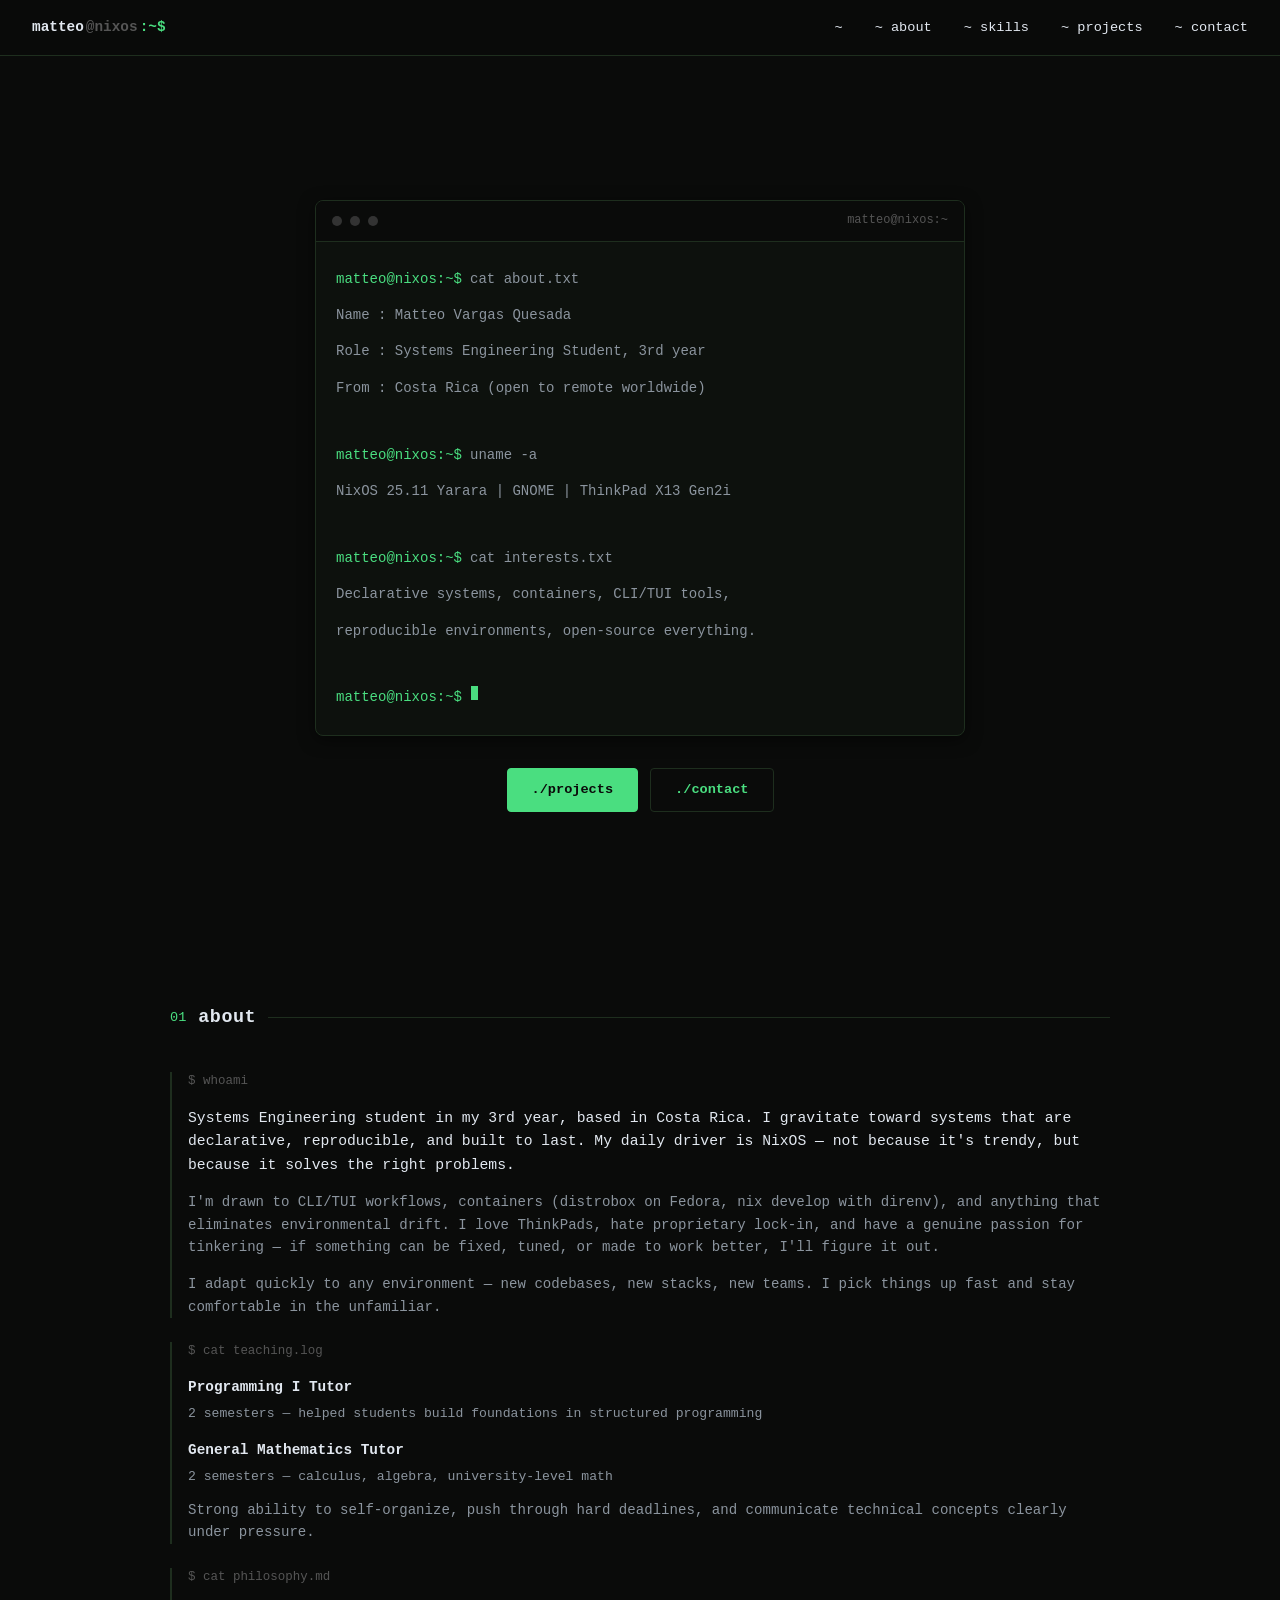
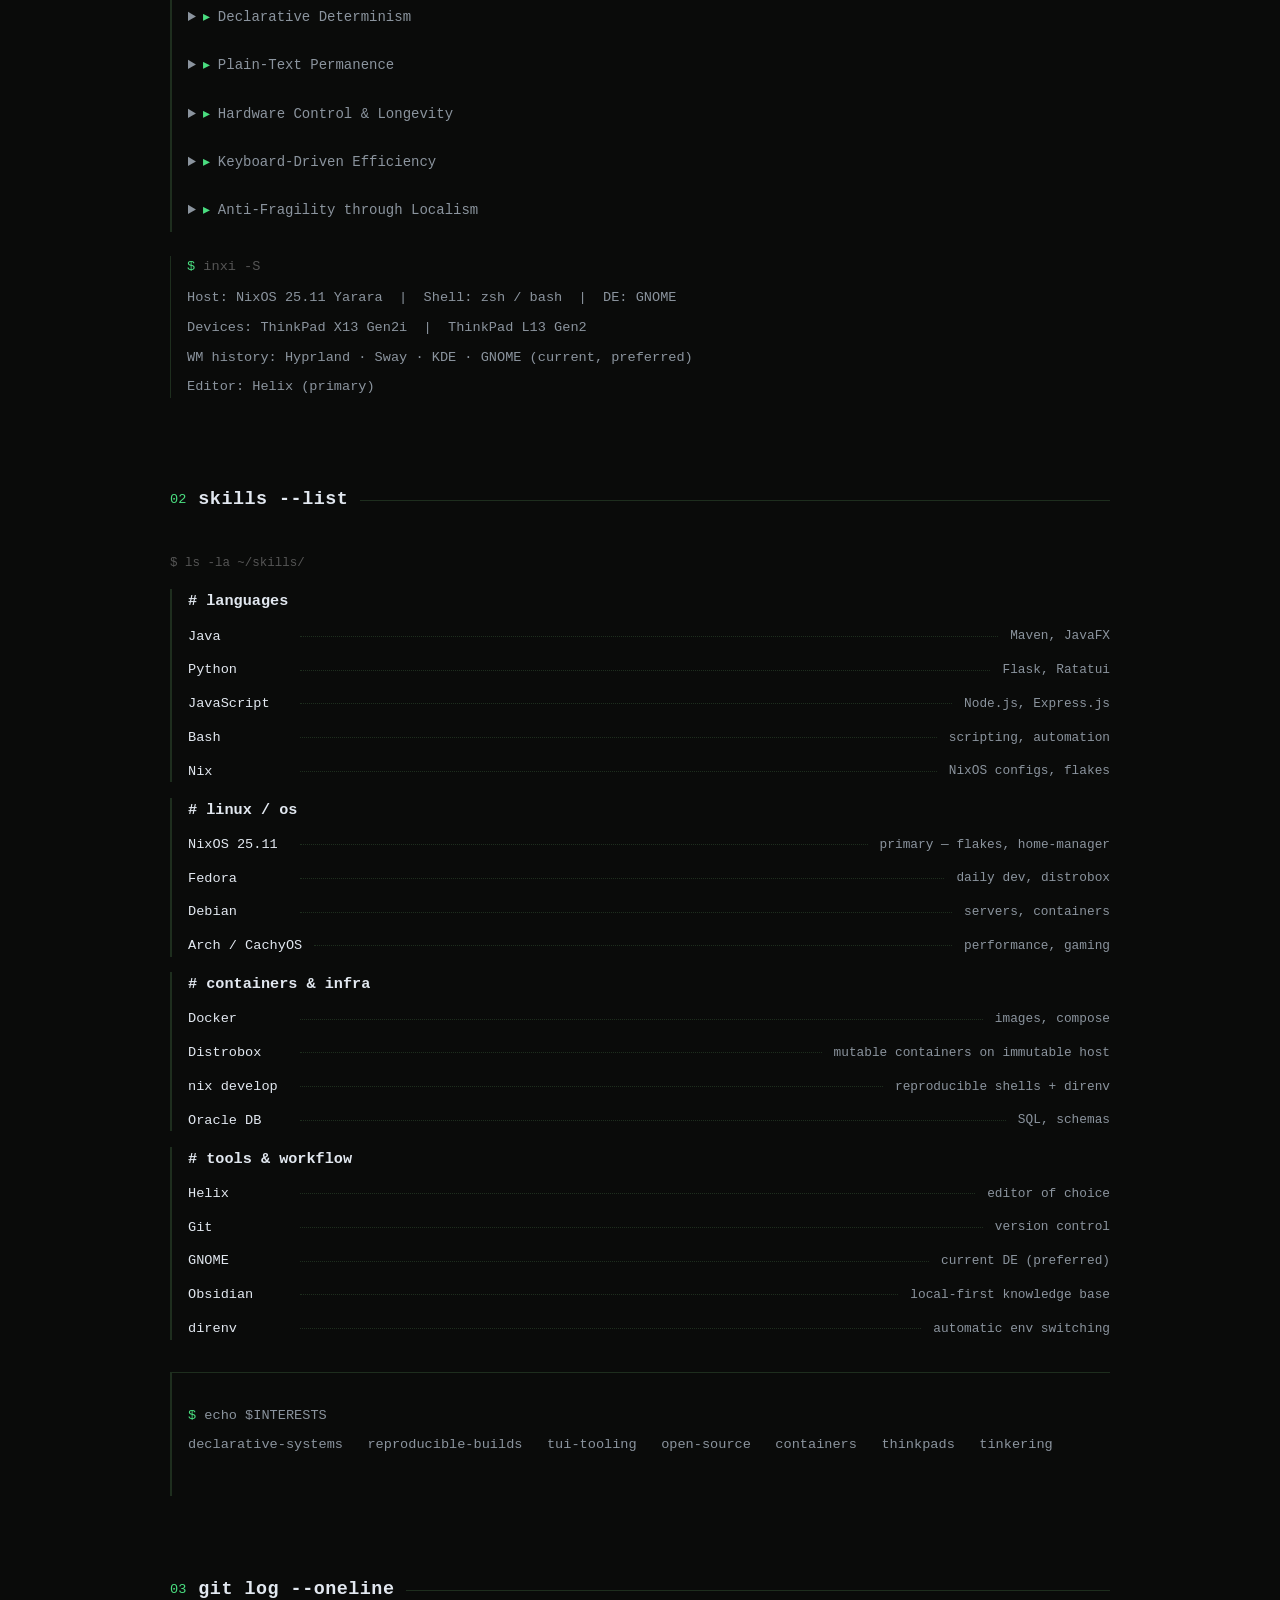
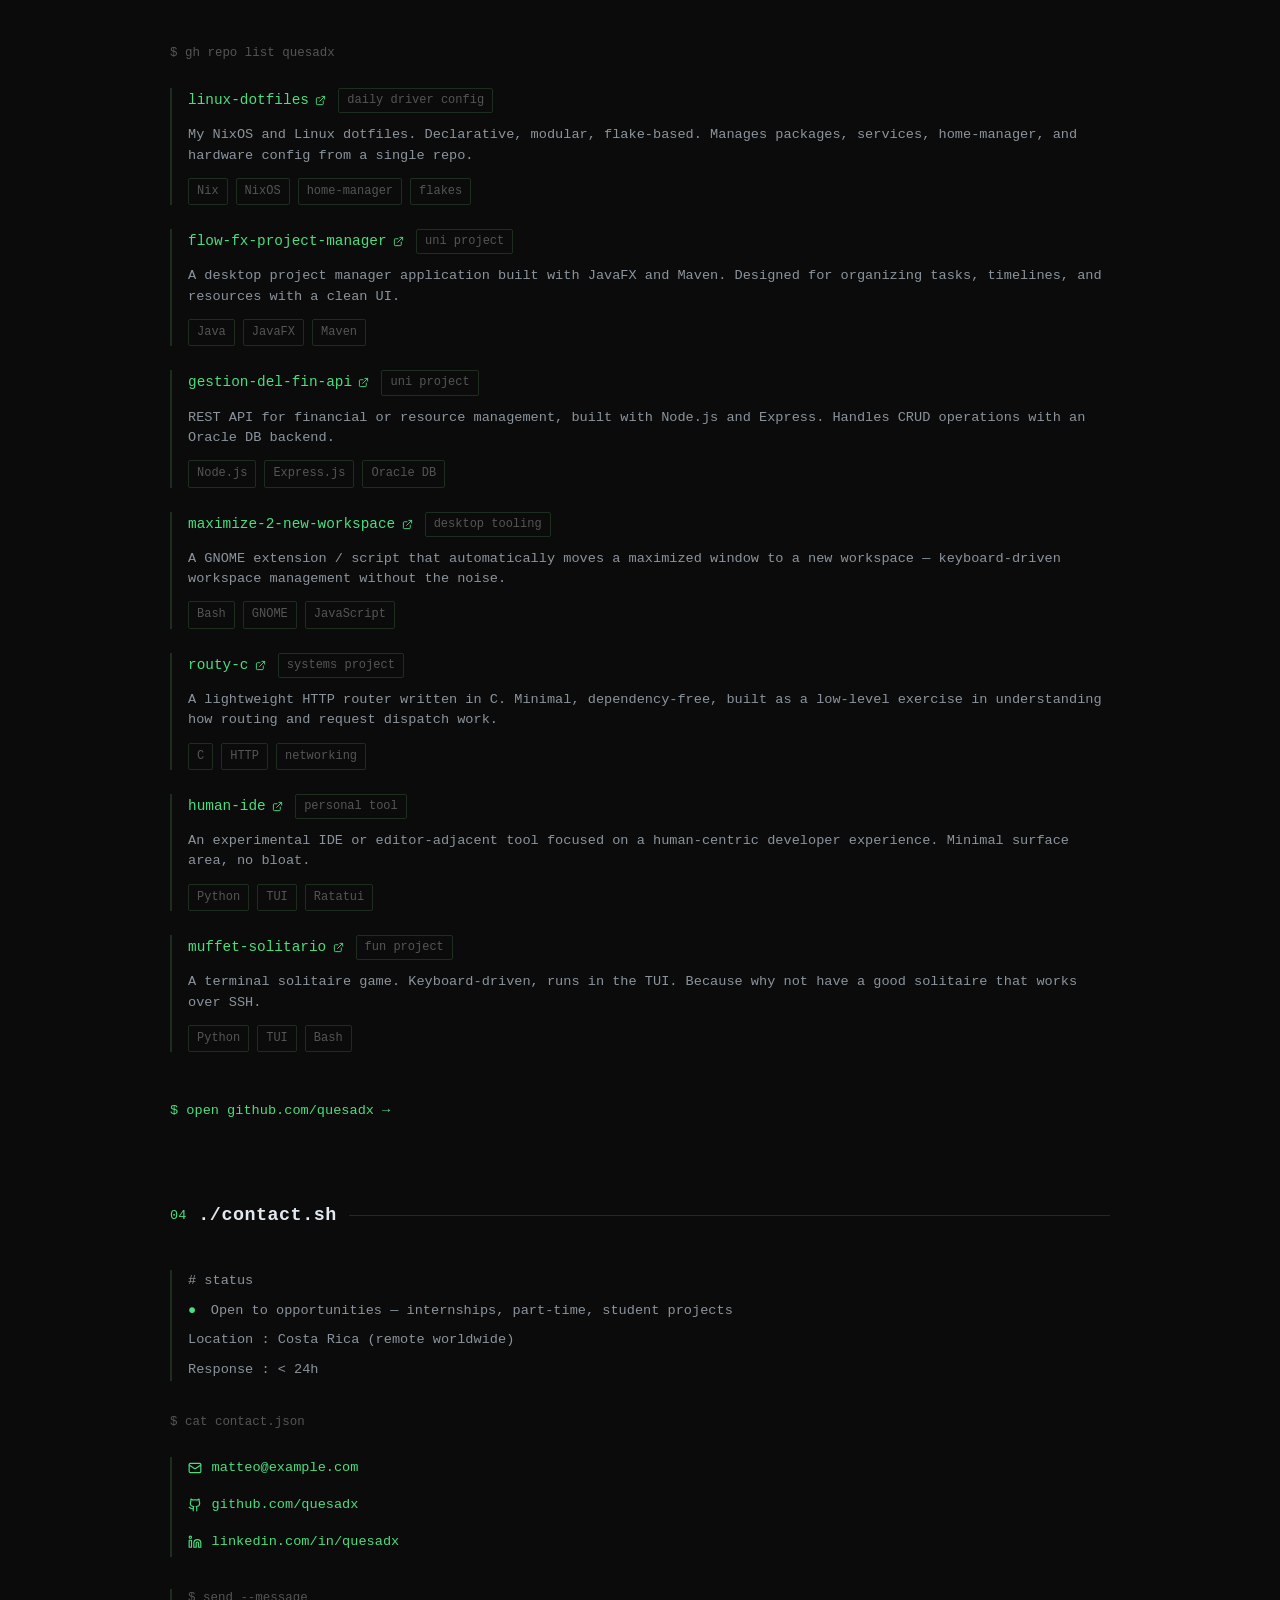
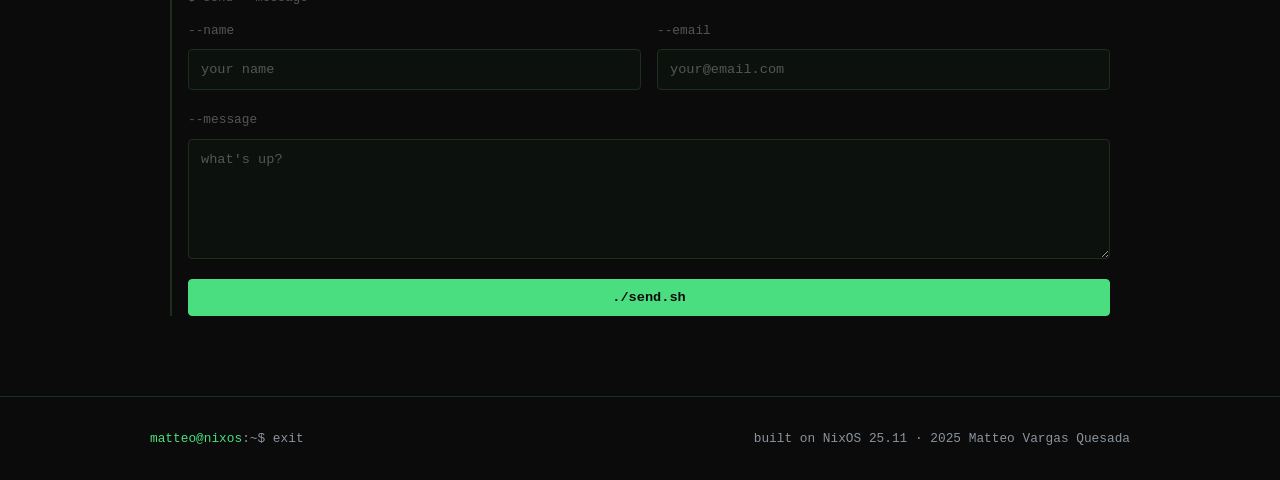
==== docs/index.html @ c25f4ae4 "chore: rename portfolio/ into docs/" ====
<!doctype html>
<!--
  SEMANTIC HTML INDEX

  <section>
    Container for major page sections. Groups related content into logical
    areas (hero, about, skills, projects, contact). Each section is typically
    1 of 4-5 major page divisions.

  <header>
    Introductory or navigational content. Used for page header (navbar with
    logo/nav-links) and section headers (section number + title + divider).
    Can appear multiple times.

  <nav>
    Navigation links. Used for main navbar and contact link lists. Defines
    navigational areas of the page.

  <main>
    Main content wrapper. Wraps all primary page content (excluding navbar
    and footer). Semantically marks the page's primary purpose.

  <h1>, <h2>
    Heading hierarchy. h1 = page title (hidden with sr-only). h2 = section
    titles (visible: "about", "skills", "git log --oneline"). Maintains
    document outline.

  <article>
    Self-contained composition. Used for about bio/teaching/philosophy sections
    and project cards. Each article can stand independently.

  <aside>
    Complementary content. Sidebar-like info (about system info, contact status)
    related to but separate from main flow.

  <div>
    Generic container. Non-semantic wrapper for layout groups that don't fit
    other semantic tags (terminal-card, section-inner, skills-grid, etc.).

  <p>
    Paragraph. Text content blocks. Used for terminal output, descriptions,
    comments, and body text.

  <span>
    Inline semantic markup. Used for small, non-block content within text or
    UI elements (green prompt "$", nav logo parts, status dot, terminal cursor).

  <ul>, <li>
    Unordered lists and list items. Used for nav-links, skill-list, project-tags,
    teaching-list, philosophy-list, contact-links, sysinfo-list, and footer info.

  <a>
    Hyperlinks. Navigation targets (nav links, project titles, contact links)
    and external links (GitHub, LinkedIn).

  <details>, <summary>
    Expandable disclosure widget. Used for about philosophy items. <summary>
    shows clickable label, <details> wraps expandable content.

  <form>
    Form container. Wraps contact form with fields and submit button.

  <label>
    Form label. Associates text with form inputs via 'for' attribute.

  <input>, <textarea>
    Form inputs. Text fields (name, email) and text area (message).

  <button>
    Interactive action. Form submit, hero navigation buttons. Can be <button>
    or styled <a> with .btn-primary/.btn-secondary classes.

  <footer>
    Footer section. Page-level footer with exit message and build info.
-->
<html lang="en">
  <head>
    <meta charset="utf-8" />
    <meta name="viewport" content="width=device-width, initial-scale=1.0" />
    <title>Matteo Vargas Quesada</title>

    <!-- Stylesheet -->
    <link rel="stylesheet" href="css/style.css" />
  </head>

  <body>
    <nav id="navbar" role="navigation" aria-label="Main navigation">
      <a href="#hero" class="nav-logo">
        matteo<span class="nav-logo-host">@nixos</span>
        <span class="nav-prompt">:~$</span>
        <span class="sr-only">Home</span>
      </a>

      <ul class="nav-links">
        <li><a href="#hero" aria-label="./home">~</a></li>
        <li><a href="#about" aria-label="./about">~ about</a></li>
        <li><a href="#skills" aria-label="./skills">~ skills</a></li>
        <li><a href="#projects" aria-label="./projects">~ projects</a></li>
        <li><a href="#contact" aria-label="./contact">~ contact</a></li>
      </ul>

      <button
        class="nav-hamburger"
        id="hamburgerBtn"
        aria-label="Menu"
        aria-expanded="false"
      >
        <span></span>
        <span></span>
        <span></span>
      </button>
    </nav>

    <main>
      <section id="hero">
        <h1 class="sr-only">
          Matteo Vargas Quesada – Systems Engineering Portfolio
        </h1>

        <article class="terminal-card">
          <header class="terminal-header">
            <span class="terminal-dot"></span>
            <span class="terminal-dot"></span>
            <span class="terminal-dot"></span>
            <span class="terminal-title">matteo@nixos:~</span>
          </header>

          <div class="terminal-body">
            <p class="terminal-command">
              <span class="terminal-prompt">matteo@nixos:~$</span>
              <span class="terminal-cmd-text">cat about.txt</span>
            </p>
            <p class="terminal-output">Name : Matteo Vargas Quesada</p>
            <p class="terminal-output">
              Role : Systems Engineering Student, 3rd year
            </p>
            <p class="terminal-output">
              From : Costa Rica (open to remote worldwide)
            </p>

            <br />

            <p class="terminal-command">
              <span class="terminal-prompt">matteo@nixos:~$</span>
              <span class="terminal-cmd-text">uname -a</span>
            </p>
            <p class="terminal-output">
              NixOS 25.11 Yarara | GNOME | ThinkPad X13 Gen2i
            </p>

            <br />

            <p class="terminal-command">
              <span class="terminal-prompt">matteo@nixos:~$</span>
              <span class="terminal-cmd-text">cat interests.txt</span>
            </p>
            <p class="terminal-output">
              Declarative systems, containers, CLI/TUI tools,
            </p>
            <p class="terminal-output">
              reproducible environments, open-source everything.
            </p>

            <br />

            <p class="terminal-command">
              <span class="terminal-prompt">matteo@nixos:~$</span>
              <span class="terminal-cursor"></span>
            </p>
          </div>
        </article>

        <div class="hero-buttons">
          <a href="#projects" class="btn-primary">./projects</a>
          <a href="#contact" class="btn-secondary">./contact</a>
        </div>
      </section>

      <section id="about">
        <div class="section-inner">
          <header class="section-header">
            <span class="section-number">01</span>
            <h2 class="section-title">about</h2>
            <div class="section-line"></div>
          </header>

          <article class="about-bio">
            <p class="comment">$ whoami</p>
            <p class="text-bright">
              Systems Engineering student in my 3rd year, based in Costa Rica. I
              gravitate toward systems that are declarative, reproducible, and
              built to last. My daily driver is NixOS — not because it's trendy,
              but because it solves the right problems.
            </p>
            <p class="text-dim">
              I'm drawn to CLI/TUI workflows, containers (distrobox on Fedora,
              nix develop with direnv), and anything that eliminates
              environmental drift. I love ThinkPads, hate proprietary lock-in,
              and have a genuine passion for tinkering — if something can be
              fixed, tuned, or made to work better, I'll figure it out.
            </p>
            <p class="text-dim">
              I adapt quickly to any environment — new codebases, new stacks,
              new teams. I pick things up fast and stay comfortable in the
              unfamiliar.
            </p>
          </article>

          <article class="about-teaching">
            <p class="comment">$ cat teaching.log</p>

            <ul class="teaching-list">
              <li>
                <h3 class="teaching-role">Programming I Tutor</h3>
                <p class="teaching-detail">
                  2 semesters — helped students build foundations in structured
                  programming
                </p>
              </li>
              <li>
                <h3 class="teaching-role">General Mathematics Tutor</h3>
                <p class="teaching-detail">
                  2 semesters — calculus, algebra, university-level math
                </p>
              </li>
            </ul>

            <p class="text-dim teaching-note">
              Strong ability to self-organize, push through hard deadlines, and
              communicate technical concepts clearly under pressure.
            </p>
          </article>

          <article class="about-philosophy">
            <p class="comment">$ cat philosophy.md</p>

            <ul class="philosophy-list">
              <li>
                <details>
                  <summary>
                    <span class="arrow">▸</span>Declarative Determinism
                  </summary>
                  <p>
                    Treat your OS as a mathematical function, not an organic
                    decaying entity. NixOS ensures environments are reproducible
                    and time-resistant — eliminating "it works on my machine"
                    forever.
                  </p>
                </details>
              </li>
              <li>
                <details>
                  <summary>
                    <span class="arrow">▸</span>Plain-Text Permanence
                  </summary>
                  <p>
                    Local, human-readable formats over proprietary cloud silos.
                    Markdown, plain configs, local Obsidian vaults — knowledge
                    that's accessible decades from now with no platform
                    dependency.
                  </p>
                </details>
              </li>
              <li>
                <details>
                  <summary>
                    <span class="arrow">▸</span>Hardware Control &amp; Longevity
                  </summary>
                  <p>
                    ThinkPads for repairability and control. LineageOS for
                    phones. Devices that stay functional through
                    community-driven open-source software, not vendor planned
                    obsolescence.
                  </p>
                </details>
              </li>
              <li>
                <details>
                  <summary>
                    <span class="arrow">▸</span>Keyboard-Driven Efficiency
                  </summary>
                  <p>
                    TUIs and minimalist WMs (Sway, Helix) — tools that get out
                    of the way. Muscle memory, static reliable workflows, zero
                    friction from heavy animations or forced UI churn.
                  </p>
                </details>
              </li>
              <li>
                <details>
                  <summary>
                    <span class="arrow">▸</span>Anti-Fragility through Localism
                  </summary>
                  <p>
                    Minimize external dependencies. Declarative local configs,
                    offline-capable tools, and self-contained environments.
                    Infrastructure immune to internet outages and service
                    shutdowns.
                  </p>
                </details>
              </li>
            </ul>
          </article>

          <aside class="about-sysinfo">
            <p class="sysinfo-command">
              <span class="terminal-prompt">$</span> inxi -S
            </p>
            <ul class="sysinfo-list">
              <li>
                Host: NixOS 25.11 Yarara &nbsp;|&nbsp; Shell: zsh / bash
                &nbsp;|&nbsp; DE: GNOME
              </li>
              <li>
                Devices: ThinkPad X13 Gen2i &nbsp;|&nbsp; ThinkPad L13 Gen2
              </li>
              <li>
                WM history: Hyprland · Sway · KDE · GNOME (current, preferred)
              </li>
              <li>Editor: Helix (primary)</li>
            </ul>
          </aside>
        </div>
      </section>
      <section id="skills">
        <div class="section-inner">
          <header class="section-header">
            <span class="section-number">02</span>
            <h2 class="section-title">skills --list</h2>
            <div class="section-line"></div>
          </header>

          <p class="comment">$ ls -la ~/skills/</p>

          <div class="skills-grid">
            <article class="skill-group">
              <h3 class="skill-group-title"># Languages</h3>
              <ul class="skill-list">
                <li>
                  <span class="skill-name">Java</span>
                  <span class="skill-dots"></span>
                  <span class="skill-detail">Maven, JavaFX</span>
                </li>
                <li>
                  <span class="skill-name">Python</span>
                  <span class="skill-dots"></span>
                  <span class="skill-detail">Flask, Ratatui</span>
                </li>
                <li>
                  <span class="skill-name">JavaScript</span>
                  <span class="skill-dots"></span>
                  <span class="skill-detail">Node.js, Express.js</span>
                </li>
                <li>
                  <span class="skill-name">Bash</span>
                  <span class="skill-dots"></span>
                  <span class="skill-detail">scripting, automation</span>
                </li>
                <li>
                  <span class="skill-name">Nix</span>
                  <span class="skill-dots"></span>
                  <span class="skill-detail">NixOS configs, flakes</span>
                </li>
              </ul>
            </article>

            <article class="skill-group">
              <h3 class="skill-group-title"># Linux / OS</h3>
              <ul class="skill-list">
                <li>
                  <span class="skill-name">NixOS 25.11</span>
                  <span class="skill-dots"></span>
                  <span class="skill-detail"
                    >primary — flakes, home-manager</span
                  >
                </li>
                <li>
                  <span class="skill-name">Fedora</span>
                  <span class="skill-dots"></span>
                  <span class="skill-detail">daily dev, distrobox</span>
                </li>
                <li>
                  <span class="skill-name">Debian</span>
                  <span class="skill-dots"></span>
                  <span class="skill-detail">servers, containers</span>
                </li>
                <li>
                  <span class="skill-name">Arch / CachyOS</span>
                  <span class="skill-dots"></span>
                  <span class="skill-detail">performance, gaming</span>
                </li>
              </ul>
            </article>

            <article class="skill-group">
              <h3 class="skill-group-title"># Containers &amp; Infra</h3>
              <ul class="skill-list">
                <li>
                  <span class="skill-name">Docker</span>
                  <span class="skill-dots"></span>
                  <span class="skill-detail">images, compose</span>
                </li>
                <li>
                  <span class="skill-name">Distrobox</span>
                  <span class="skill-dots"></span>
                  <span class="skill-detail"
                    >mutable containers on immutable host</span
                  >
                </li>
                <li>
                  <span class="skill-name">nix develop</span>
                  <span class="skill-dots"></span>
                  <span class="skill-detail">reproducible shells + direnv</span>
                </li>
                <li>
                  <span class="skill-name">Oracle DB</span>
                  <span class="skill-dots"></span>
                  <span class="skill-detail">SQL, schemas</span>
                </li>
              </ul>
            </article>

            <article class="skill-group">
              <h3 class="skill-group-title"># Tools &amp; Workflow</h3>
              <ul class="skill-list">
                <li>
                  <span class="skill-name">Helix</span>
                  <span class="skill-dots"></span>
                  <span class="skill-detail">editor of choice</span>
                </li>
                <li>
                  <span class="skill-name">Git</span>
                  <span class="skill-dots"></span>
                  <span class="skill-detail">version control</span>
                </li>
                <li>
                  <span class="skill-name">GNOME</span>
                  <span class="skill-dots"></span>
                  <span class="skill-detail">current DE (preferred)</span>
                </li>
                <li>
                  <span class="skill-name">Obsidian</span>
                  <span class="skill-dots"></span>
                  <span class="skill-detail">local-first knowledge base</span>
                </li>
                <li>
                  <span class="skill-name">direnv</span>
                  <span class="skill-dots"></span>
                  <span class="skill-detail">automatic env switching</span>
                </li>
              </ul>
            </article>
          </div>

          <footer class="skills-footer">
            <p><span class="terminal-prompt">$</span> echo $INTERESTS</p>
            <p class="skills-interests">
              declarative-systems &nbsp; reproducible-builds &nbsp; tui-tooling
              &nbsp; open-source &nbsp; containers &nbsp; thinkpads &nbsp;
              tinkering
            </p>
          </footer>
        </div>
      </section>
      <section id="projects">
        <div class="section-inner">
          <header class="section-header">
            <span class="section-number">03</span>
            <h2 class="section-title">git log --oneline</h2>
            <div class="section-line"></div>
          </header>

          <p class="comment">$ gh repo list quesadx</p>

          <ul class="project-list">
            <li class="project-card">
              <header class="project-card-header">
                <a
                  href="https://github.com/quesadx/linux-dotfiles"
                  target="_blank"
                  rel="noopener noreferrer"
                  class="project-title"
                >
                  linux-dotfiles
                  <svg
                    xmlns="http://www.w3.org/2000/svg"
                    width="11"
                    height="11"
                    viewBox="0 0 24 24"
                    fill="none"
                    stroke="currentColor"
                    stroke-width="2"
                    stroke-linecap="round"
                    stroke-linejoin="round"
                  >
                    <path d="M15 3h6v6" />
                    <path d="M10 14 21 3" />
                    <path
                      d="M18 13v6a2 2 0 0 1-2 2H5a2 2 0 0 1-2-2V8a2 2 0 0 1 2-2h6"
                    />
                  </svg>
                </a>
                <span class="project-badge">daily driver config</span>
              </header>
              <p class="project-desc">
                My NixOS and Linux dotfiles. Declarative, modular, flake-based.
                Manages packages, services, home-manager, and hardware config
                from a single repo.
              </p>
              <ul class="project-tags">
                <li>Nix</li>
                <li>NixOS</li>
                <li>home-manager</li>
                <li>flakes</li>
              </ul>
            </li>

            <li class="project-card">
              <header class="project-card-header">
                <a
                  href="https://github.com/quesadx/flow-fx-project-manager"
                  target="_blank"
                  rel="noopener noreferrer"
                  class="project-title"
                >
                  flow-fx-project-manager
                  <svg
                    xmlns="http://www.w3.org/2000/svg"
                    width="11"
                    height="11"
                    viewBox="0 0 24 24"
                    fill="none"
                    stroke="currentColor"
                    stroke-width="2"
                    stroke-linecap="round"
                    stroke-linejoin="round"
                  >
                    <path d="M15 3h6v6" />
                    <path d="M10 14 21 3" />
                    <path
                      d="M18 13v6a2 2 0 0 1-2 2H5a2 2 0 0 1-2-2V8a2 2 0 0 1 2-2h6"
                    />
                  </svg>
                </a>
                <span class="project-badge">uni project</span>
              </header>
              <p class="project-desc">
                A desktop project manager application built with JavaFX and
                Maven. Designed for organizing tasks, timelines, and resources
                with a clean UI.
              </p>
              <ul class="project-tags">
                <li>Java</li>
                <li>JavaFX</li>
                <li>Maven</li>
              </ul>
            </li>

            <li class="project-card">
              <header class="project-card-header">
                <a
                  href="https://github.com/quesadx/gestion-del-fin-api"
                  target="_blank"
                  rel="noopener noreferrer"
                  class="project-title"
                >
                  gestion-del-fin-api
                  <svg
                    xmlns="http://www.w3.org/2000/svg"
                    width="11"
                    height="11"
                    viewBox="0 0 24 24"
                    fill="none"
                    stroke="currentColor"
                    stroke-width="2"
                    stroke-linecap="round"
                    stroke-linejoin="round"
                  >
                    <path d="M15 3h6v6" />
                    <path d="M10 14 21 3" />
                    <path
                      d="M18 13v6a2 2 0 0 1-2 2H5a2 2 0 0 1-2-2V8a2 2 0 0 1 2-2h6"
                    />
                  </svg>
                </a>
                <span class="project-badge">uni project</span>
              </header>
              <p class="project-desc">
                REST API for financial or resource management, built with
                Node.js and Express. Handles CRUD operations with an Oracle DB
                backend.
              </p>
              <ul class="project-tags">
                <li>Node.js</li>
                <li>Express.js</li>
                <li>Oracle DB</li>
              </ul>
            </li>

            <li class="project-card">
              <header class="project-card-header">
                <a
                  href="https://github.com/quesadx/maximize-2-new-workspace"
                  target="_blank"
                  rel="noopener noreferrer"
                  class="project-title"
                >
                  maximize-2-new-workspace
                  <svg
                    xmlns="http://www.w3.org/2000/svg"
                    width="11"
                    height="11"
                    viewBox="0 0 24 24"
                    fill="none"
                    stroke="currentColor"
                    stroke-width="2"
                    stroke-linecap="round"
                    stroke-linejoin="round"
                  >
                    <path d="M15 3h6v6" />
                    <path d="M10 14 21 3" />
                    <path
                      d="M18 13v6a2 2 0 0 1-2 2H5a2 2 0 0 1-2-2V8a2 2 0 0 1 2-2h6"
                    />
                  </svg>
                </a>
                <span class="project-badge">desktop tooling</span>
              </header>
              <p class="project-desc">
                A GNOME extension / script that automatically moves a maximized
                window to a new workspace — keyboard-driven workspace management
                without the noise.
              </p>
              <ul class="project-tags">
                <li>Bash</li>
                <li>GNOME</li>
                <li>JavaScript</li>
              </ul>
            </li>

            <li class="project-card">
              <header class="project-card-header">
                <a
                  href="https://github.com/quesadx/routy-c"
                  target="_blank"
                  rel="noopener noreferrer"
                  class="project-title"
                >
                  routy-c
                  <svg
                    xmlns="http://www.w3.org/2000/svg"
                    width="11"
                    height="11"
                    viewBox="0 0 24 24"
                    fill="none"
                    stroke="currentColor"
                    stroke-width="2"
                    stroke-linecap="round"
                    stroke-linejoin="round"
                  >
                    <path d="M15 3h6v6" />
                    <path d="M10 14 21 3" />
                    <path
                      d="M18 13v6a2 2 0 0 1-2 2H5a2 2 0 0 1-2-2V8a2 2 0 0 1 2-2h6"
                    />
                  </svg>
                </a>
                <span class="project-badge">systems project</span>
              </header>
              <p class="project-desc">
                A lightweight HTTP router written in C. Minimal,
                dependency-free, built as a low-level exercise in understanding
                how routing and request dispatch work.
              </p>
              <ul class="project-tags">
                <li>C</li>
                <li>HTTP</li>
                <li>networking</li>
              </ul>
            </li>

            <li class="project-card">
              <header class="project-card-header">
                <a
                  href="https://github.com/quesadx/human-ide"
                  target="_blank"
                  rel="noopener noreferrer"
                  class="project-title"
                >
                  human-ide
                  <svg
                    xmlns="http://www.w3.org/2000/svg"
                    width="11"
                    height="11"
                    viewBox="0 0 24 24"
                    fill="none"
                    stroke="currentColor"
                    stroke-width="2"
                    stroke-linecap="round"
                    stroke-linejoin="round"
                  >
                    <path d="M15 3h6v6" />
                    <path d="M10 14 21 3" />
                    <path
                      d="M18 13v6a2 2 0 0 1-2 2H5a2 2 0 0 1-2-2V8a2 2 0 0 1 2-2h6"
                    />
                  </svg>
                </a>
                <span class="project-badge">personal tool</span>
              </header>
              <p class="project-desc">
                An experimental IDE or editor-adjacent tool focused on a
                human-centric developer experience. Minimal surface area, no
                bloat.
              </p>
              <ul class="project-tags">
                <li>Python</li>
                <li>TUI</li>
                <li>Ratatui</li>
              </ul>
            </li>

            <li class="project-card">
              <header class="project-card-header">
                <a
                  href="https://github.com/quesadx/muffet-solitario"
                  target="_blank"
                  rel="noopener noreferrer"
                  class="project-title"
                >
                  muffet-solitario
                  <svg
                    xmlns="http://www.w3.org/2000/svg"
                    width="11"
                    height="11"
                    viewBox="0 0 24 24"
                    fill="none"
                    stroke="currentColor"
                    stroke-width="2"
                    stroke-linecap="round"
                    stroke-linejoin="round"
                  >
                    <path d="M15 3h6v6" />
                    <path d="M10 14 21 3" />
                    <path
                      d="M18 13v6a2 2 0 0 1-2 2H5a2 2 0 0 1-2-2V8a2 2 0 0 1 2-2h6"
                    />
                  </svg>
                </a>
                <span class="project-badge">fun project</span>
              </header>
              <p class="project-desc">
                A terminal solitaire game. Keyboard-driven, runs in the TUI.
                Because why not have a good solitaire that works over SSH.
              </p>
              <ul class="project-tags">
                <li>Python</li>
                <li>TUI</li>
                <li>Bash</li>
              </ul>
            </li>
          </ul>

          <a
            href="https://github.com/quesadx"
            target="_blank"
            rel="noopener noreferrer"
            class="projects-github-link"
          >
            <span class="terminal-prompt">$</span> open github.com/quesadx →
          </a>
        </div>
      </section>
      <section id="contact">
        <div class="section-inner">
          <header class="section-header">
            <span class="section-number">04</span>
            <h2 class="section-title">./contact.sh</h2>
            <div class="section-line"></div>
          </header>

          <aside class="contact-status">
            <p class="comment"># status</p>
            <p class="status-open">
              <span class="status-dot">●</span> Open to opportunities —
              internships, part-time, student projects
            </p>
            <p class="status-detail">
              Location : Costa Rica (remote worldwide)
            </p>
            <p class="status-detail">Response : &lt; 24h</p>
          </aside>

          <nav aria-label="Contact links">
            <p class="comment">$ cat contact.json</p>
            <ul class="contact-links">
              <li>
                <a href="mailto:matteo@example.com" class="contact-link">
                  <svg
                    xmlns="http://www.w3.org/2000/svg"
                    width="14"
                    height="14"
                    viewBox="0 0 24 24"
                    fill="none"
                    stroke="currentColor"
                    stroke-width="2"
                    stroke-linecap="round"
                    stroke-linejoin="round"
                  >
                    <rect width="20" height="16" x="2" y="4" rx="2" />
                    <path d="m22 7-8.97 5.7a1.94 1.94 0 0 1-2.06 0L2 7" />
                  </svg>
                  <span>matteo@example.com</span>
                </a>
              </li>
              <li>
                <a
                  href="https://github.com/quesadx"
                  target="_blank"
                  rel="noopener noreferrer"
                  class="contact-link"
                >
                  <svg
                    xmlns="http://www.w3.org/2000/svg"
                    width="14"
                    height="14"
                    viewBox="0 0 24 24"
                    fill="none"
                    stroke="currentColor"
                    stroke-width="2"
                    stroke-linecap="round"
                    stroke-linejoin="round"
                  >
                    <path
                      d="M15 22v-4a4.8 4.8 0 0 0-1-3.5c3 0 6-2 6-5.5.08-1.25-.27-2.48-1-3.5.28-1.15.28-2.35 0-3.5 0 0-1 0-3 1.5-2.64-.5-5.36-.5-8 0C6 2 5 2 5 2c-.3 1.15-.3 2.35 0 3.5A5.403 5.403 0 0 0 4 9c0 3.5 3 5.5 6 5.5-.39.49-.68 1.05-.85 1.65-.17.6-.22 1.23-.15 1.85v4"
                    />
                    <path d="M9 18c-4.51 2-5-2-7-2" />
                  </svg>
                  <span>github.com/quesadx</span>
                </a>
              </li>
              <li>
                <a
                  href="https://linkedin.com/in/quesadx"
                  target="_blank"
                  rel="noopener noreferrer"
                  class="contact-link"
                >
                  <svg
                    xmlns="http://www.w3.org/2000/svg"
                    width="14"
                    height="14"
                    viewBox="0 0 24 24"
                    fill="none"
                    stroke="currentColor"
                    stroke-width="2"
                    stroke-linecap="round"
                    stroke-linejoin="round"
                  >
                    <path
                      d="M16 8a6 6 0 0 1 6 6v7h-4v-7a2 2 0 0 0-2-2 2 2 0 0 0-2 2v7h-4v-7a6 6 0 0 1 6-6z"
                    />
                    <rect width="4" height="12" x="2" y="9" />
                    <circle cx="4" cy="4" r="2" />
                  </svg>
                  <span>linkedin.com/in/quesadx</span>
                </a>
              </li>
            </ul>
          </nav>

          <div class="contact-form-wrap">
            <p class="comment">$ send --message</p>
            <form class="contact-form" action="#" method="post">
              <div class="form-row">
                <div class="form-group">
                  <label for="contact-name">--name</label>
                  <input
                    type="text"
                    id="contact-name"
                    name="name"
                    placeholder="your name"
                    required
                  />
                </div>
                <div class="form-group">
                  <label for="contact-email">--email</label>
                  <input
                    type="email"
                    id="contact-email"
                    name="email"
                    placeholder="your@email.com"
                    required
                  />
                </div>
              </div>

              <div class="form-group">
                <label for="contact-message">--message</label>
                <textarea
                  id="contact-message"
                  name="message"
                  rows="5"
                  placeholder="what's up?"
                  required
                ></textarea>
              </div>

              <button type="submit" class="btn-primary">./send.sh</button>
            </form>
          </div>
        </div>
      </section>

      <footer>
        <div class="footer-inner">
          <span class="footer-left"
            ><span class="terminal-prompt">matteo@nixos</span>:~$ exit</span
          >
          <span class="footer-right"
            >built on NixOS 25.11 · 2025 Matteo Vargas Quesada</span
          >
        </div>
      </footer>
    </main>
  </body>
</html>
---- docs/css/style.css ----
/* ===== CSS VARIABLES ===== */
:root {
  --bg-dark:    #0a0b0a;
  --bg-card:    #0d110d;
  --green:      #4ade80;
  --text-main:  #e2e8f0;
  --text-dim:   #8b949e;
  --text-muted: #555555;
  --border:     #1e2e1e;
  --font:       monospace;
}

/* ===== RESET & BASE ===== */
* {
  box-sizing: border-box;
}

html, body {
  margin: 0;
  padding: 0;
}

body {
  background-color: var(--bg-dark);
  color: var(--text-main);
  font-family: var(--font);
  font-size: 14px;
  line-height: 1.6;
  overflow-x: hidden;
}

/* ===== HEADER & NAV ===== */
#navbar {
  position: fixed;
  top: 0;
  left: 0;
  right: 0;
  z-index: 9999;
  background-color: rgba(10, 11, 10, 0.96);
  border-bottom: 1px solid var(--border);
  backdrop-filter: blur(8px);
  display: flex;
  justify-content: space-between;
  align-items: center;
  padding: 0 2rem;
  height: 3.5rem;
}

.nav-logo {
  display: flex;
  align-items: center;
  gap: 2px;
  text-decoration: none;
  color: var(--text-main);
  font-size: 0.9rem;
  font-weight: 700;
  white-space: nowrap;
}

.nav-logo-host {
  color: var(--text-muted);
}

.nav-prompt {
  color: var(--green);
}

.nav-links {
  display: flex;
  align-items: center;
  gap: 2rem;
  list-style: none;
  margin: 0;
  padding: 0;
  position: relative;
  z-index: 10000;
}

.nav-links a {
  text-decoration: none;
  color: var(--text-main);
  font-size: 0.85rem;
  transition: color 0.15s ease;
}

.nav-links a:hover,
.nav-links a:focus {
  color: var(--green);
  outline: none;
}

.nav-hamburger {
  display: none;
  flex-direction: column;
  gap: 4px;
  background: none;
  border: none;
  cursor: pointer;
  padding: 0;
  margin: 0;
}

.nav-hamburger span {
  display: block;
  width: 24px;
  height: 2px;
  background-color: var(--green);
  border-radius: 2px;
  transition: all 0.3s ease;
}

/* main sections */
main {
  margin-top: 3.5rem;
}

section {
  padding: 2rem 1.25rem;
}

#hero {
  display: flex;
  flex-direction: column;
  align-items: center;
  justify-content: center;
  min-height: 100vh;
  background-color: var(--bg-dark);
}

/* terminal card */
.terminal-card {
  width: 100%;
  max-width: 650px;
  background-color: var(--bg-card);
  border: 1px solid var(--border);
  border-radius: 8px;
  overflow: hidden;
  box-shadow: 0 4px 16px rgba(0, 0, 0, 0.5);
  margin-bottom: 2rem;
}

.terminal-header {
  display: flex;
  align-items: center;
  gap: 8px;
  background-color: rgba(10, 11, 10, 0.96);
  border-bottom: 1px solid var(--border);
  padding: 10px 16px;
  font-size: 0.75rem;
  color: var(--text-muted);
}

.terminal-dot {
  display: inline-block;
  width: 10px;
  height: 10px;
  border-radius: 50%;
  background-color: #333;
}

.terminal-title {
  margin-left: auto;
  font-size: 0.75rem;
  color: var(--text-muted);
}

.terminal-body {
  padding: 18px 20px;
  min-height: 280px;
  overflow-y: auto;
}

.terminal-command {
  display: flex;
  gap: 8px;
  margin: 8px 0;
  flex-wrap: wrap;
}

.terminal-prompt {
  color: var(--green);
  flex-shrink: 0;
}

.terminal-cmd-text,
.terminal-output {
  color: var(--text-dim);
}

.terminal-cursor {
  display: inline-block;
  width: 7px;
  height: 14px;
  background: var(--green);
  margin-left: 1px;
  vertical-align: middle;
  animation: blink 1s steps(1) infinite;
}

@keyframes blink {
  0%, 49% { opacity: 1; }
  50%, 100% { opacity: 0; }
}

/* buttons */
.hero-buttons {
  display: flex;
  gap: 12px;
  justify-content: center;
  flex-wrap: wrap;
}

.btn-primary,
.btn-secondary {
  display: inline-block;
  padding: 10px 24px;
  border-radius: 4px;
  text-decoration: none;
  font-size: 0.85rem;
  font-family: var(--font);
  font-weight: 700;
  border: 1px solid var(--border);
  cursor: pointer;
  transition: all 0.15s ease;
}

.btn-primary {
  background-color: var(--green);
  color: var(--bg-dark);
  border-color: var(--green);
}

.btn-primary:hover,
.btn-primary:focus {
  background-color: #22c55e;
  outline: none;
}

.btn-secondary {
  background-color: transparent;
  color: var(--green);
}

.btn-secondary:hover,
.btn-secondary:focus {
  border-color: var(--green);
  outline: none;
}

/* ===== ABOUT SECTION ===== */
#about {
  max-width: 980px;
  margin: 0 auto;
  background-color: var(--bg-dark);
}

.section-header {
  display: flex;
  align-items: center;
  gap: 12px;
  margin-bottom: 1.5rem;
}

.section-number {
  color: var(--green);
  font-size: 0.85rem;
}

.section-title {
  font-size: 1.15rem;
  color: var(--text-main);
  text-transform: lowercase;
  letter-spacing: 0.5px;
}

.section-line {
  flex: 1;
  height: 1px;
  background: var(--border);
}

.about-bio,
.about-teaching,
.about-philosophy {
  border-left: 2px solid var(--border);
  padding-left: 1rem;
  margin-bottom: 1.5rem;
}

.comment {
  color: var(--text-muted);
  font-size: 0.78rem;
  margin-bottom: 0.5rem;
}

.text-bright {
  color: var(--text-main);
  font-size: 0.92rem;
  line-height: 1.6;
  margin-bottom: 0.75rem;
}

.text-dim {
  color: var(--text-dim);
  font-size: 0.88rem;
  line-height: 1.6;
  margin-bottom: 0.75rem;
}

.teaching-list,
.philosophy-list {
  list-style: none;
  padding: 0;
  margin: 0.5rem 0 0 0;
}

.teaching-list li {
  margin-bottom: 0.75rem;
}

.teaching-role {
  font-size: 0.9rem;
  color: var(--text-main);
  margin-bottom: 0.25rem;
}

.teaching-detail {
  color: var(--text-dim);
  font-size: 0.82rem;
  margin: 0;
}

.teaching-note {
  margin-top: 0.75rem;
}

.philosophy-list li {
  margin-bottom: 6px;
}

.philosophy-list details > summary {
  cursor: pointer;
  color: var(--text-dim);
  padding: 10px 0;
  user-select: none;
}

.philosophy-list details p {
  margin: 0 0 12px 0;
  color: var(--text-dim);
  font-size: 0.86rem;
}

.arrow {
  color: var(--green);
  margin-right: 8px;
}

.about-sysinfo {
  border-left: 1px solid var(--border);
  padding-left: 1rem;
  font-size: 0.85rem;
  color: var(--text-dim);
}

.sysinfo-command {
  color: var(--text-muted);
  margin-bottom: 0.6rem;
}

.sysinfo-list {
  list-style: none;
  padding: 0;
  margin: 0;
}

.sysinfo-list li {
  margin-bottom: 0.5rem;
}

/* utilities */
.sr-only {
  position: absolute;
  width: 1px;
  height: 1px;
  padding: 0;
  margin: -1px;
  overflow: hidden;
  clip: rect(0,0,0,0);
  white-space: nowrap;
  border: 0;
}

/* skills sections */
#skills {
  max-width: 980px;
  margin: 0 auto;
  background-color: var(--bg-dark);
}

.skills-container {
  display: grid;
  grid-template-columns: repeat(auto-fit, minmax(300px, 1fr));
  gap: 2rem;
  margin: 1.5rem 0;
}

.skill-group {
  border-left: 2px solid var(--border);
  padding-left: 1rem;
}

.skill-group-title {
  color: var(--text-main);
  font-size: 0.95rem;
  margin-bottom: 0.75rem;
  text-transform: lowercase;
}

.skill-list {
  list-style: none;
  padding: 0;
  margin: 0;
  display: flex;
  flex-direction: column;
  gap: 0.75rem;
}

.skill-list li {
  display: flex;
  align-items: center;
  gap: 0.75rem;
  font-size: 0.85rem;
  color: var(--text-dim);
}

.skill-name {
  color: var(--text-main);
  flex-shrink: 0;
  font-weight: 500;
  min-width: 100px;
}

.skill-dots {
  flex: 1;
  border-bottom: 1px dotted var(--border);
}

.skill-detail {
  color: var(--text-dim);
  font-size: 0.8rem;
  flex-shrink: 0;
}

.skills-footer {
  border-left: 2px solid var(--border);
  padding-left: 1rem;
  margin-top: 2rem;
}

.skills-footer p {
  margin: 0 0 0.5rem 0;
  color: var(--text-dim);
  font-size: 0.85rem;
}

.skills-interests {
  color: var(--green);
  font-size: 0.8rem;
}

/* projects section */
#projects {
  max-width: 980px;
  margin: 0 auto;
  background-color: var(--bg-dark);
}

.project-list {
  list-style: none;
  padding: 0;
  margin: 1.5rem 0 2rem 0;
  display: flex;
  flex-direction: column;
  gap: 1.5rem;
}

.project-card {
  border-left: 2px solid var(--border);
  padding-left: 1rem;
  display: flex;
  flex-direction: column;
  gap: 0.75rem;
}

.project-card-header {
  display: flex;
  align-items: center;
  gap: 0.75rem;
  flex-wrap: wrap;
}

.project-title {
  display: inline-flex;
  align-items: center;
  gap: 0.4rem;
  color: var(--green);
  text-decoration: none;
  font-size: 0.9rem;
  font-weight: 500;
  transition: color 0.15s ease;
}

.project-title:hover,
.project-title:focus {
  color: #22c55e;
  outline: none;
}

.project-badge {
  display: inline-block;
  color: var(--text-muted);
  font-size: 0.75rem;
  background-color: transparent;
  border: 1px solid var(--border);
  padding: 2px 8px;
  border-radius: 2px;
  text-transform: lowercase;
}

.project-desc {
  color: var(--text-dim);
  font-size: 0.85rem;
  line-height: 1.5;
  margin: 0;
}

.project-tags {
  list-style: none;
  padding: 0;
  margin: 0;
  display: flex;
  gap: 0.5rem;
  flex-wrap: wrap;
}

.project-tags li {
  color: var(--text-muted);
  font-size: 0.75rem;
  background-color: transparent;
  border: 1px solid var(--border);
  padding: 3px 8px;
  border-radius: 2px;
}

.projects-github-link {
  display: inline-block;
  color: var(--green);
  text-decoration: none;
  font-size: 0.85rem;
  margin-top: 1rem;
  transition: color 0.15s ease;
}

.projects-github-link:hover,
.projects-github-link:focus {
  color: #22c55e;
  outline: none;
}

/* contact section */
#contact {
  max-width: 980px;
  margin: 0 auto;
  background-color: var(--bg-dark);
}

.contact-status {
  border-left: 2px solid var(--border);
  padding-left: 1rem;
  margin-bottom: 2rem;
}

.contact-status p {
  margin: 0 0 0.5rem 0;
  color: var(--text-dim);
  font-size: 0.85rem;
}

.status-dot {
  color: var(--green);
  margin-right: 0.4rem;
}

.status-open {
  color: var(--text-main);
  font-size: 0.9rem;
}

.status-detail {
  color: var(--text-dim);
  font-size: 0.8rem;
}

.contact-links {
  list-style: none;
  padding: 0;
  margin: 1.5rem 0;
  border-left: 2px solid var(--border);
  padding-left: 1rem;
  display: flex;
  flex-direction: column;
  gap: 0.75rem;
}

.contact-link {
  display: inline-flex;
  align-items: center;
  gap: 0.6rem;
  color: var(--green);
  text-decoration: none;
  font-size: 0.85rem;
  transition: color 0.15s ease;
}

.contact-link:hover,
.contact-link:focus {
  color: #22c55e;
  outline: none;
}

.contact-link svg {
  flex-shrink: 0;
}

.contact-form-wrap {
  border-left: 2px solid var(--border);
  padding-left: 1rem;
  margin-top: 2rem;
}

.contact-form {
  display: flex;
  flex-direction: column;
  gap: 1.25rem;
  margin-top: 0.75rem;
}

.form-row {
  display: grid;
  grid-template-columns: 1fr 1fr;
  gap: 1rem;
}

.form-group {
  display: flex;
  flex-direction: column;
  gap: 0.5rem;
}

.form-group label {
  color: var(--text-muted);
  font-size: 0.8rem;
}

.form-group input,
.form-group textarea {
  background-color: var(--bg-card);
  border: 1px solid var(--border);
  color: var(--text-main);
  font-family: var(--font);
  font-size: 0.85rem;
  padding: 0.75rem;
  border-radius: 4px;
  transition: border-color 0.15s ease;
}

.form-group input::placeholder,
.form-group textarea::placeholder {
  color: var(--text-muted);
}

.form-group input:focus,
.form-group textarea:focus {
  outline: none;
  border-color: var(--green);
}

.form-group textarea {
  resize: vertical;
  min-height: 120px;
}

/* footer */
footer {
  background-color: var(--bg-dark);
  border-top: 1px solid var(--border);
  padding: 2rem 1.25rem;
  margin-top: 3rem;
}

.footer-inner {
  max-width: 980px;
  margin: 0 auto;
  display: flex;
  justify-content: space-between;
  align-items: center;
  gap: 1rem;
  flex-wrap: wrap;
  font-size: 0.8rem;
  color: var(--text-dim);
}

.footer-left,
.footer-right {
  flex: 1;
}

.footer-left {
  text-align: left;
}

.footer-right {
  text-align: right;
}

/* responsive */
@media (max-width: 768px) {
  #navbar {
    padding: 0 1rem;
  }

  .nav-links {
    display: none;
    flex-direction: column;
    position: absolute;
    top: 3.5rem;
    left: 0;
    right: 0;
    background-color: var(--bg-dark);
    border-bottom: 1px solid var(--border);
    gap: 0;
    padding: 1rem 0;
    z-index: 9998;
  }

  .nav-links.open {
    display: flex;
  }

  .nav-links li {
    width: 100%;
  }

  .nav-links a {
    display: block;
    padding: 0.75rem 1.5rem;
  }

  .nav-hamburger {
    display: flex;
  }

  #hero {
    padding: 2rem 1rem;
    min-height: auto;
  }

  .terminal-card {
    max-width: 100%;
  }

  .hero-buttons {
    gap: 8px;
  }

  .btn-primary,
  .btn-secondary {
    flex: 1;
    min-width: 120px;
  }

  #about,
  #skills,
  #projects,
  #contact {
    padding: 2rem 1rem;
  }

  .section-header {
    flex-wrap: wrap;
  }

  .section-line {
    flex: 0 0 100%;
    order: 3;
  }

  .skills-container {
    grid-template-columns: 1fr;
  }

  .form-row {
    grid-template-columns: 1fr;
  }

  .footer-inner {
    flex-direction: column;
    text-align: center;
  }

  .footer-left,
  .footer-right {
    text-align: center;
  }
}

@media (max-width: 480px) {
  #navbar {
    padding: 0 1rem;
  }

  .nav-logo {
    font-size: 0.75rem;
  }

  .terminal-body {
    padding: 12px 16px;
    font-size: 12px;
  }

  .hero-buttons {
    flex-direction: column;
    width: 100%;
  }

  .btn-primary,
  .btn-secondary {
    width: 100%;
  }

  section {
    padding: 1.5rem 1rem;
  }

  .section-header {
    font-size: 0.9rem;
  }

  .project-card-header {
    flex-direction: column;
    align-items: flex-start;
  }

  .skill-list li {
    flex-wrap: wrap;
  }

  .skill-dots {
    display: none;
  }

  .footer-inner {
    font-size: 0.7rem;
  }
}
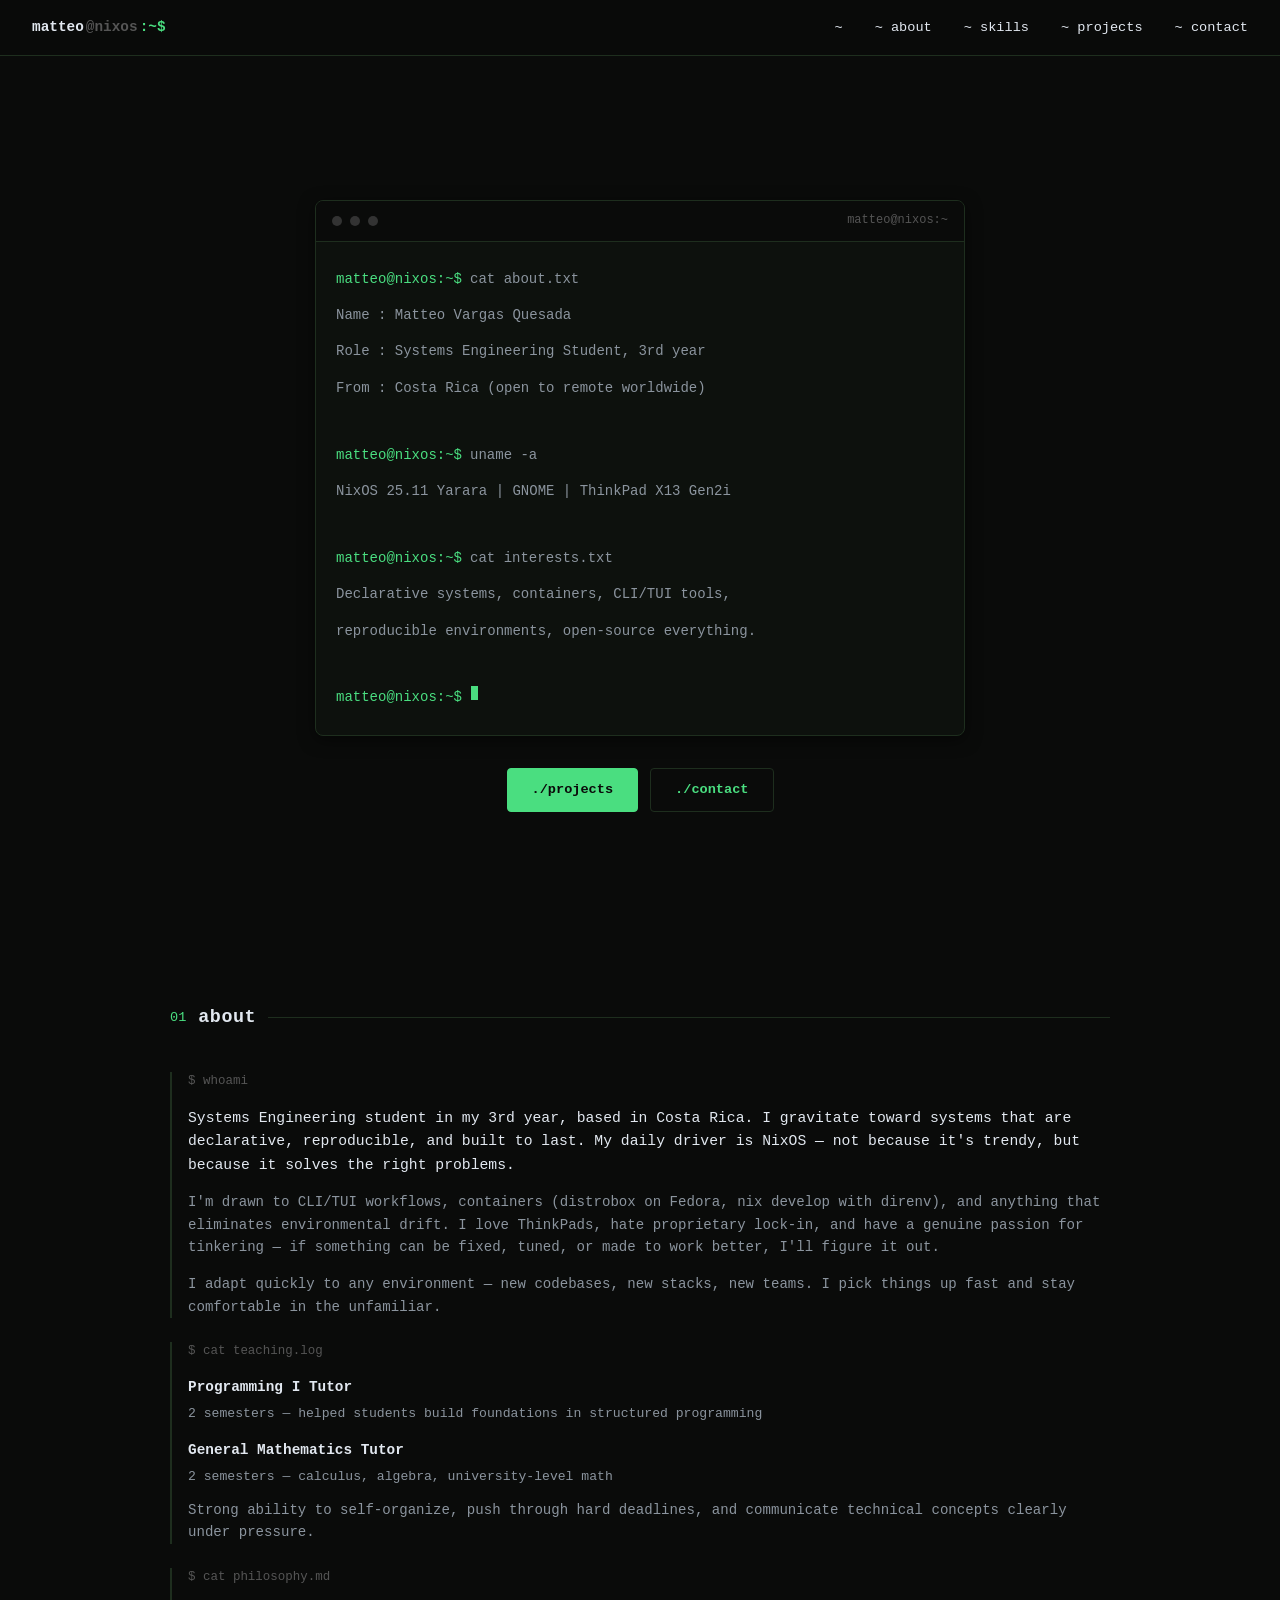
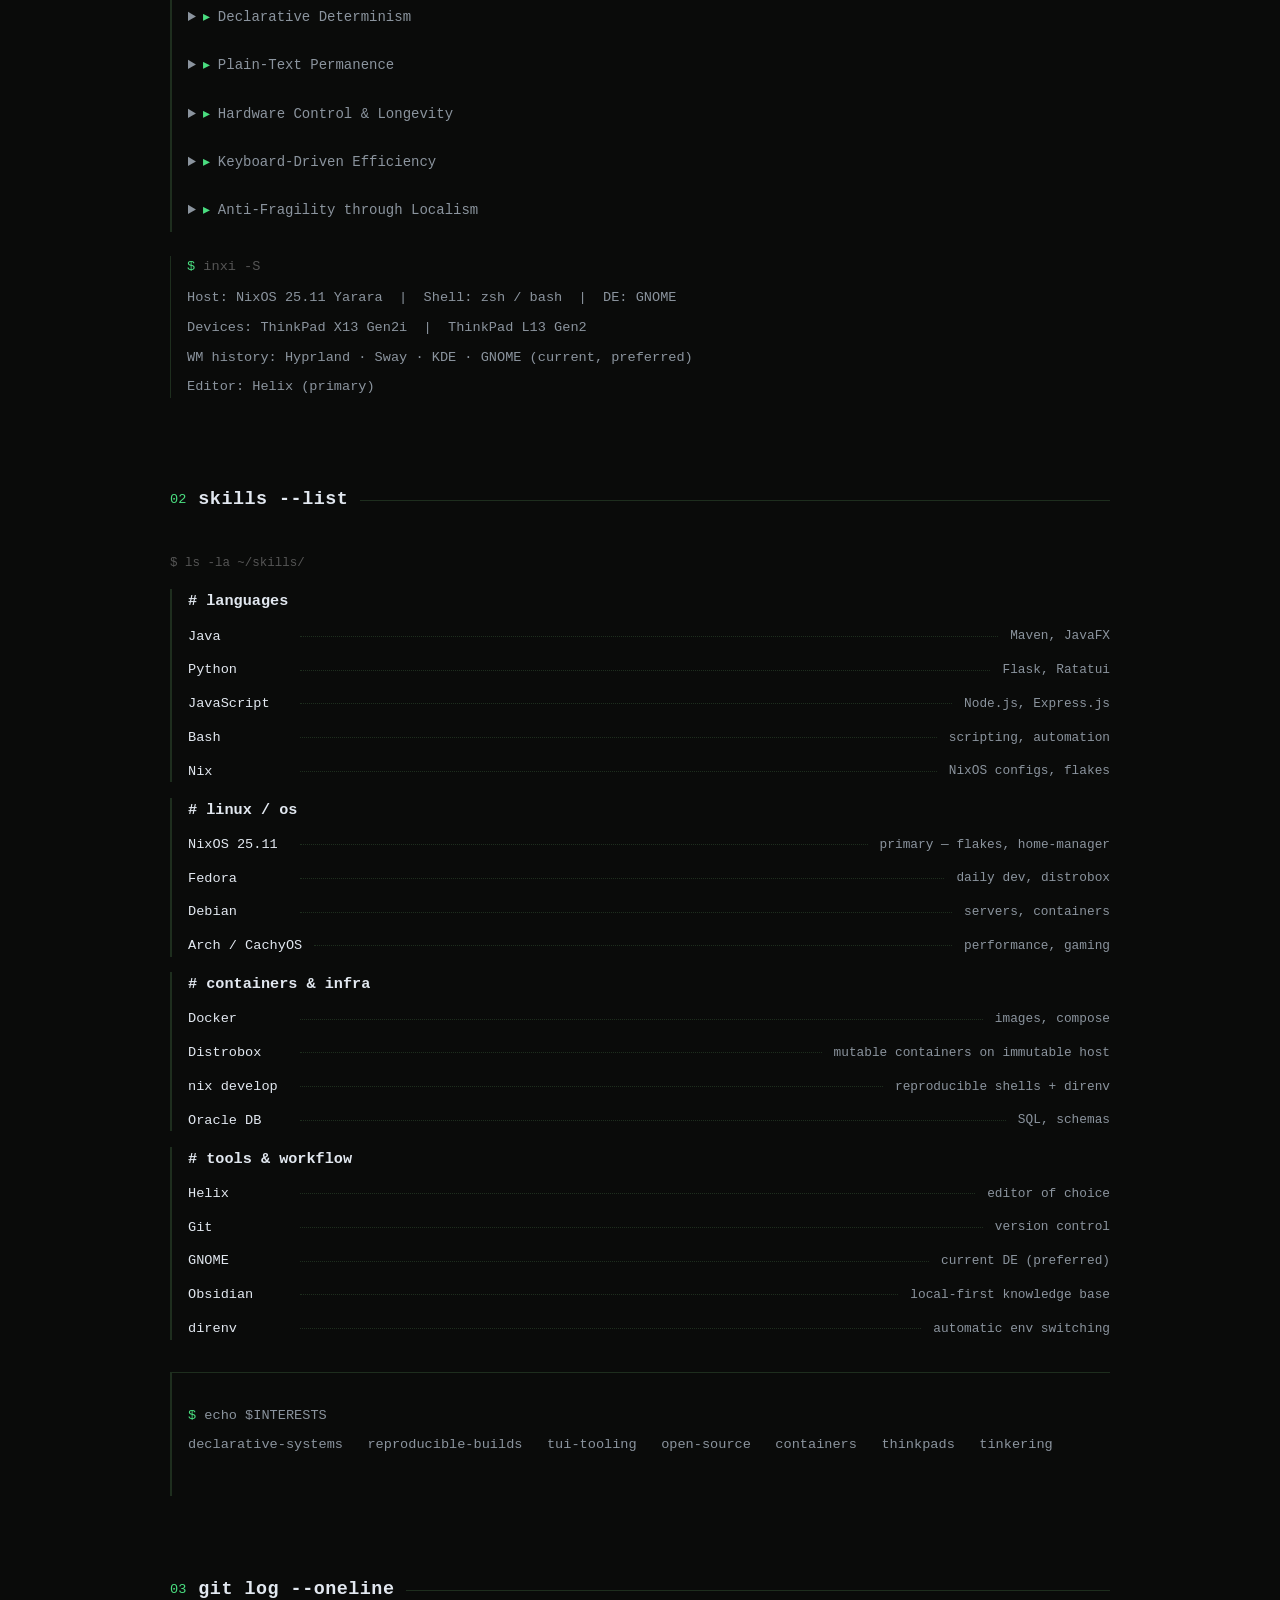
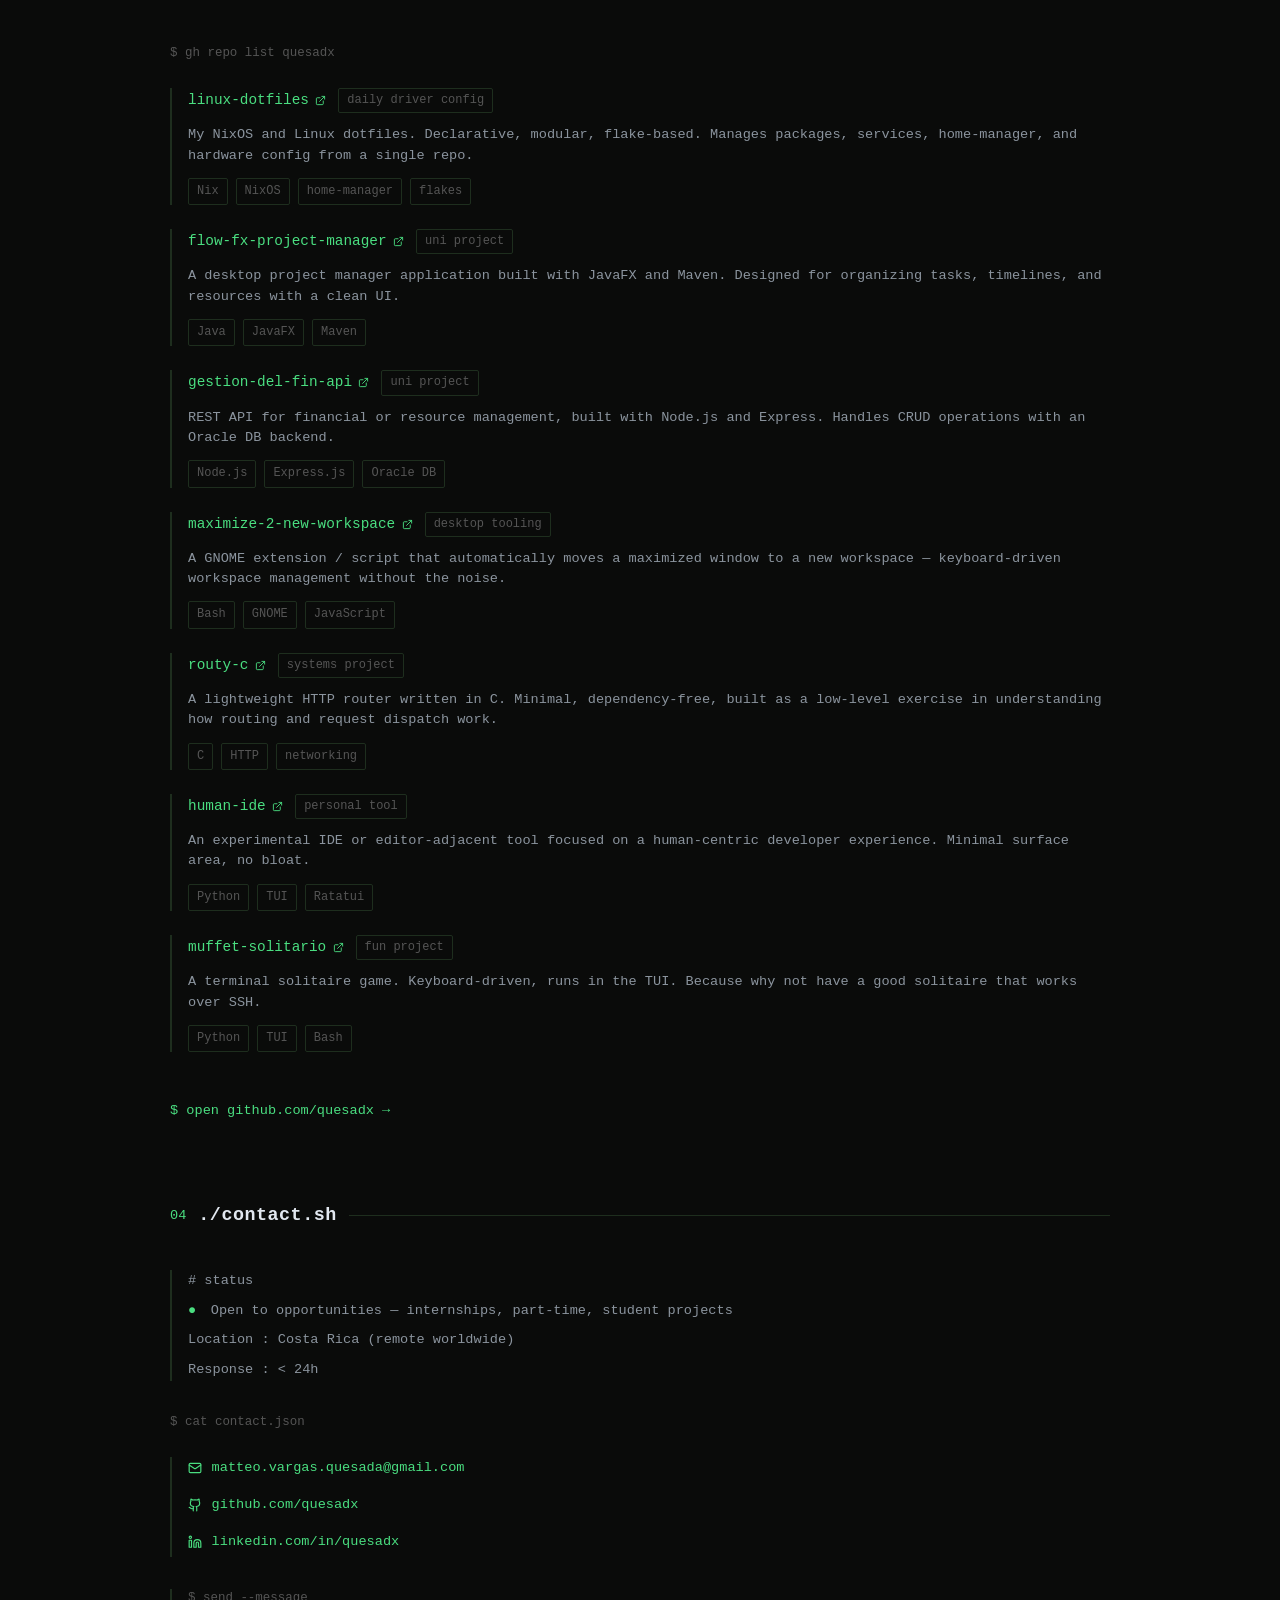
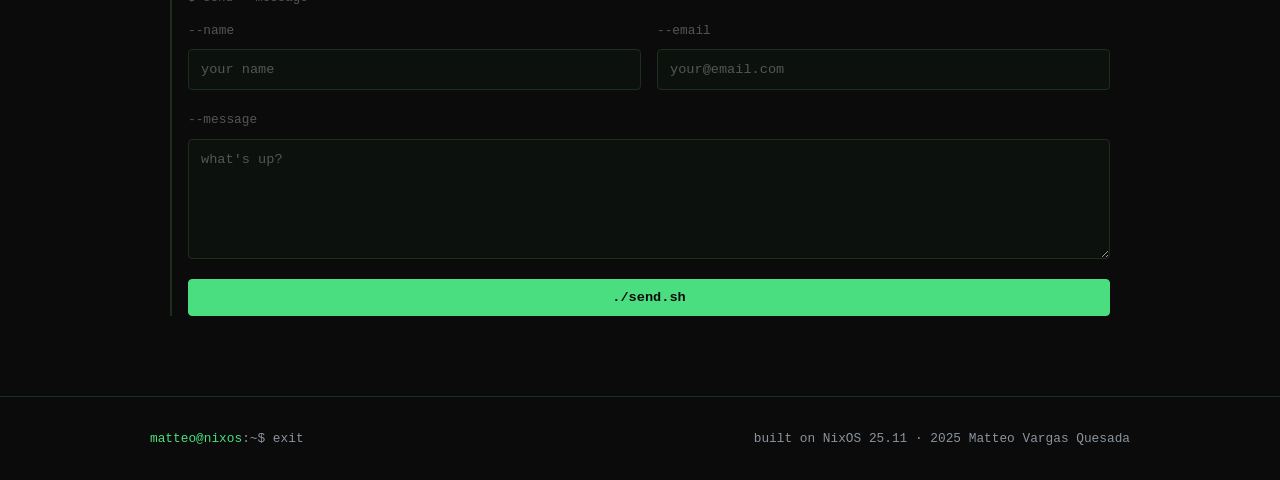
==== commit 85ae4ad5: "Update contact email in index.html" ====
--- a/docs/index.html
+++ b/docs/index.html
@@ -795,7 +795,7 @@
             <p class="comment">$ cat contact.json</p>
             <ul class="contact-links">
               <li>
-                <a href="mailto:matteo@example.com" class="contact-link">
+                <a href="matteo.vargas.quesada@gmail.com" class="contact-link">
                   <svg
                     xmlns="http://www.w3.org/2000/svg"
                     width="14"
@@ -810,7 +810,7 @@
                     <rect width="20" height="16" x="2" y="4" rx="2" />
                     <path d="m22 7-8.97 5.7a1.94 1.94 0 0 1-2.06 0L2 7" />
                   </svg>
-                  <span>matteo@example.com</span>
+                  <span>matteo.vargas.quesada@gmail.com</span>
                 </a>
               </li>
               <li>
